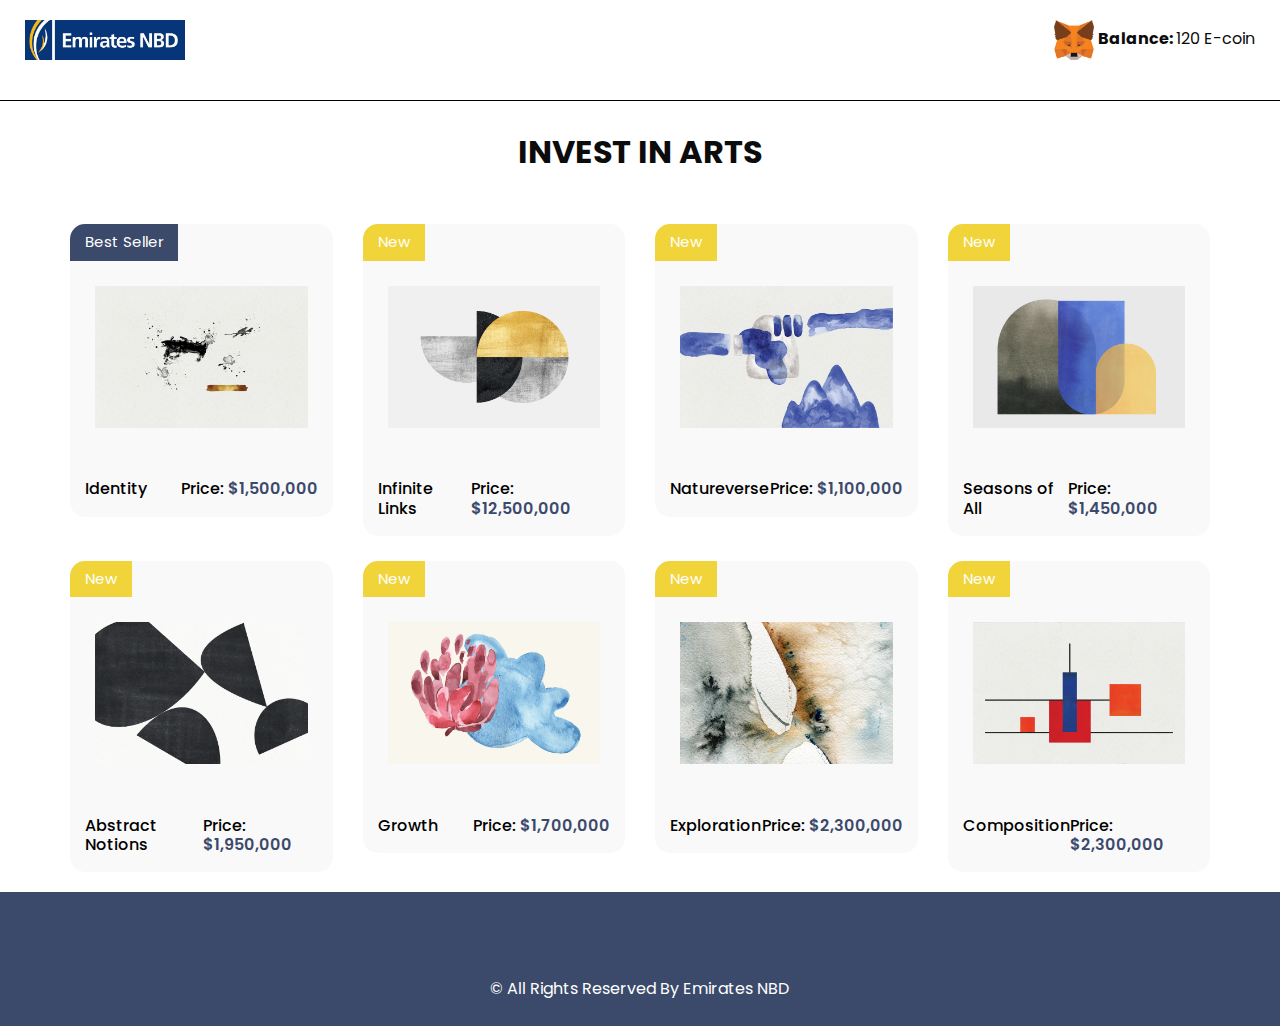
==== index.html @ 75479ef1 "adjust image src 2" ====
<!DOCTYPE html>
<html lang="en">

<head>
  <!-- Basic -->
  <meta charset="utf-8" />
  <meta http-equiv="X-UA-Compatible" content="IE=edge" />
  <!-- Mobile Metas -->
  <meta name="viewport" content="width=device-width, initial-scale=1, shrink-to-fit=no" />
  <!-- Site Metas -->
  <meta name="keywords" content="" />
  <meta name="description" content="" />
  <meta name="author" content="" />
  <link rel="shortcut icon" href="images/favicon.jpeg" type="image/x-icon"/>

  <title>Emirates NBD WEB 3 World</title>


  <!-- bootstrap core css -->
  <link rel="stylesheet" type="text/css" href="css/bootstrap.css" />
  <!--owl slider stylesheet -->
  <link rel="stylesheet" type="text/css" href="https://cdnjs.cloudflare.com/ajax/libs/OwlCarousel2/2.3.4/assets/owl.carousel.min.css" />

  <!-- font awesome style -->
  <link href="css/font-awesome.min.css" rel="stylesheet" />

  <!-- Custom styles for this template -->
  <link href="css/style.css" rel="stylesheet" />
  <!-- responsive style -->
  <link href="css/responsive.css" rel="stylesheet" />

</head>

<body>

    <!-- header section strats -->
    <header class="header_section">
      <div class="container-fluid">
        <nav class="navbar custom_nav-container ">
          <a class="navbar-brand" href="index.html">
            <img width="160" height="40" src="images/emiratesnbdlogo.jpg" alt="">
          </a>
          <span class="metamask">

              <img width="40" height="40" src="images/metamask.png" >
              <span><b>Balance: </b>120 E-coin</span>
            </span>

        </nav>
      </div>
    </header>
  <div class="divider"></div>

    <!-- end slider section -->
  </div>

  <!-- shop section -->

  <section class="shop_section layout_padding">
    <div class="container">
      <div class="heading_container heading_center">
        <h2>
            INVEST IN ARTS
        </h2>
      </div>
      <div class="row">
        <div class="col-sm-6 col-xl-3">
          <div class="box">
            <a href="w1.html">
              <div class="img-box">
                <img src="images/001.jpg" alt="">
              </div>
              <div class="detail-box">
                <h6>
                  Identity
                </h6>
                <h6>
                  Price:
                  <span>
                    $1,500,000
                  </span>
                </h6>
              </div>
              <div class="featured">
                <span>
                  Best Seller
                </span>
              </div>
            </a>
          </div>
        </div>
        <div class="col-sm-6 col-xl-3">
          <div class="box">
            <a href="">
              <div class="img-box">
                <img src="images/002.jpg" alt="">
              </div>
              <div class="detail-box">
                <h6>
                  Infinite Links
                </h6>
                <h6>
                  Price:
                  <span>
                    $12,500,000
                  </span>
                </h6>
              </div>
              <div class="new">
                <span>
                  New
                </span>
              </div>
            </a>
          </div>
        </div>
        <div class="col-sm-6 col-xl-3">
          <div class="box">
            <a href="">
              <div class="img-box">
                <img src="images/003.jpg" alt="">
              </div>
              <div class="detail-box">
                <h6>
                  Natureverse
                </h6>
                <h6>
                  Price:
                  <span>
                    $1,100,000
                  </span>
                </h6>
              </div>
              <div class="new">
                <span>
                  New
                </span>
              </div>
            </a>
          </div>
        </div>
        <div class="col-sm-6 col-xl-3">
          <div class="box">
            <a href="">
              <div class="img-box">
                <img src="images/004.jpg" alt="">
              </div>
              <div class="detail-box">
                <h6>
                  Seasons of All 
                </h6>
                <h6>
                  Price:
                  <span>
                    $1,450,000
                  </span>
                </h6>
              </div>
              <div class="new">
                <span>
                  New
                </span>
              </div>
            </a>
          </div>
        </div>
        <div class="col-sm-6 col-xl-3">
          <div class="box">
            <a href="">
              <div class="img-box">
                <img src="images/005.jpg" alt="">
              </div>
              <div class="detail-box">
                <h6>
                  Abstract Notions
                </h6>
                <h6>
                  Price:
                  <span>
                    $1,950,000
                  </span>
                </h6>
              </div>
              <div class="new">
                <span>
                  New
                </span>
              </div>
            </a>
          </div>
        </div>
        <div class="col-sm-6  col-xl-3">
          <div class="box">
            <a href="">
              <div class="img-box">
                <img src="images/006.jpg" alt="">
              </div>
              <div class="detail-box">
                <h6>
                  Growth
                </h6>
                <h6>
                  Price:
                  <span>
                    $1,700,000
                  </span>
                </h6>
              </div>
              <div class="new">
                <span>
                  New
                </span>
              </div>
            </a>
          </div>
        </div>
        <div class="col-sm-6 col-xl-3">
          <div class="box">
            <a href="">
              <div class="img-box">
                <img src="images/007.jpg" alt="">
              </div>
              <div class="detail-box">
                <h6>
                  Exploration
                </h6>
                <h6>
                  Price:
                  <span>
                    $2,300,000
                  </span>
                </h6>
              </div>
              <div class="new">
                <span>
                  New
                </span>
              </div>
            </a>
          </div>
        </div>

        <div class="col-sm-6 col-xl-3">
          <div class="box">
            <a href="">
              <div class="img-box">
                <img src="images/008.jpg" alt="">
              </div>
              <div class="detail-box">
                <h6>
                  Composition
                </h6>
                <h6>
                  Price:
                  <span>
                    $2,300,000
                  </span>
                </h6>
              </div>
              <div class="new">
                <span>
                  New
                </span>
              </div>
            </a>
          </div>
        </div>
      </div>
    </div>
  </section>


  <!-- end contact section -->

  <!-- end client section -->
  <footer class="footer_section">
    <div class="footer-info">
      <p>
        &copy; <span id="displayYear"></span> All Rights Reserved By
        <a href="https://html.design/">Emirates NBD</a>
      </p>
    </div>
</footer>
  <!-- footer section -->


</body>

</html>
---- css/style.css ----
@import url("https://fonts.googleapis.com/css2?family=Poppins:wght@400;600;700&display=swap");
body {
  font-family: "Poppins", sans-serif;
  color: #0c0c0c;
  background-color: #ffffff;
  overflow-x: hidden;
}

.layout_padding {
  padding: 20px 0;
}

.layout_margin {
  margin: 90px 0;
}

.layout_padding2 {
  padding: 75px 0;
}

.layout_padding2-top {
  padding-top: 75px;
}

.layout_padding2-bottom {
  padding-bottom: 75px;
}

.layout_padding-top {
  padding-top: 90px;
}

.layout_padding-bottom {
  padding-bottom: 90px;
}

.heading_container {
  display: -webkit-box;
  display: -ms-flexbox;
  display: flex;
  -webkit-box-orient: vertical;
  -webkit-box-direction: normal;
  -ms-flex-direction: column;
  flex-direction: column;
  -webkit-box-align: start;
  -ms-flex-align: start;
  align-items: flex-start;
}

.heading_container h2 {
  position: relative;
  font-weight: bold;
}

.heading_container h2 span {
  color: #f0d43a;
}

.heading_container.heading_center {
  -webkit-box-align: center;
  -ms-flex-align: center;
  align-items: center;
  text-align: center;
}

a,
a:hover,
a:focus {
  text-decoration: none;
}

a:hover,
a:focus {
  color: initial;
}

.btn,
.btn:focus {
  outline: none !important;
  -webkit-box-shadow: none;
  box-shadow: none;
}

/*header section*/
.hero_area {
  position: relative;
  min-height: 100vh;
  display: -webkit-box;
  display: -ms-flexbox;
  display: flex;
  -webkit-box-orient: vertical;
  -webkit-box-direction: normal;
  -ms-flex-direction: column;
  flex-direction: column;
  padding-left: 45px;
}

.hero_area .hero_social {
  position: absolute;
  top: 45%;
  left: 0;
  display: -webkit-box;
  display: -ms-flexbox;
  display: flex;
  -webkit-box-orient: vertical;
  -webkit-box-direction: normal;
  -ms-flex-direction: column;
  flex-direction: column;
  -webkit-box-align: center;
  -ms-flex-align: center;
  align-items: center;
  width: 45px;
  -webkit-transform: translateY(-50%);
  transform: translateY(-50%);
}

.hero_area .hero_social a {
  color: #999;
  margin: 5px 0;
}

.hero_area .container-fluid {
  padding-left: 25px;
  padding-right: 25px;
}

.sub_page .hero_area {
  min-height: auto;
  border-radius: 0 0 45px 0;
  padding-left: 0;
}

.sub_page .header_section {
  -webkit-box-shadow: 0 0 3px 0 rgba(0, 0, 0, 0.25);
  box-shadow: 0 0 3px 0 rgba(0, 0, 0, 0.25);
}

.header_section {
  padding: 15px 0;
}

.header_section .container-fluid {
  padding-right: 25px;
  padding-left: 25px;
}

.navbar-brand span {
  font-weight: bold;
  color: #000000;
  font-size: 24px;
}

.custom_nav-container {
  padding: 0;
}

.custom_nav-container .navbar-nav {
  margin: auto;
}

.custom_nav-container .navbar-nav .nav-item .nav-link {
  padding: 5px 25px;
  color: #000000;
  text-align: center;
  text-transform: uppercase;
  border-radius: 5px;
  -webkit-transition: all 0.3s;
  transition: all 0.3s;
}

.custom_nav-container .navbar-nav .nav-item:hover .nav-link,
.custom_nav-container .navbar-nav .nav-item.active .nav-link {
  color: #000000;
  background-color: #ffffff;
}

.custom_nav-container .navbar-toggler {
  outline: none;
}

.custom_nav-container .navbar-toggler {
  padding: 0;
  width: 37px;
  height: 42px;
  -webkit-transition: all 0.3s;
  transition: all 0.3s;
}

.custom_nav-container .navbar-toggler span {
  display: block;
  width: 35px;
  height: 4px;
  background-color: #000000;
  margin: 7px 0;
  -webkit-transition: all 0.3s;
  transition: all 0.3s;
  position: relative;
  border-radius: 5px;
  transition: all 0.3s;
}

.custom_nav-container .navbar-toggler span::before,
.custom_nav-container .navbar-toggler span::after {
  content: "";
  position: absolute;
  left: 0;
  height: 100%;
  width: 100%;
  background-color: #000000;
  top: -10px;
  border-radius: 5px;
  -webkit-transition: all 0.3s;
  transition: all 0.3s;
}

.custom_nav-container .navbar-toggler span::after {
  top: 10px;
}

.custom_nav-container .navbar-toggler[aria-expanded="true"] {
  -webkit-transform: rotate(360deg);
  transform: rotate(360deg);
}

.custom_nav-container .navbar-toggler[aria-expanded="true"] span {
  -webkit-transform: rotate(45deg);
  transform: rotate(45deg);
}

.custom_nav-container .navbar-toggler[aria-expanded="true"] span::before,
.custom_nav-container .navbar-toggler[aria-expanded="true"] span::after {
  -webkit-transform: rotate(90deg);
  transform: rotate(90deg);
  top: 0;
}

.custom_nav-container .navbar-toggler[aria-expanded="true"] .s-1 {
  -webkit-transform: rotate(45deg);
  transform: rotate(45deg);
  margin: 0;
  margin-bottom: -4px;
}

.custom_nav-container .navbar-toggler[aria-expanded="true"] .s-2 {
  display: none;
}

.custom_nav-container .navbar-toggler[aria-expanded="true"] .s-3 {
  -webkit-transform: rotate(-45deg);
  transform: rotate(-45deg);
  margin: 0;
  margin-top: -4px;
}

.custom_nav-container .navbar-toggler[aria-expanded="false"] .s-1,
.custom_nav-container .navbar-toggler[aria-expanded="false"] .s-2,
.custom_nav-container .navbar-toggler[aria-expanded="false"] .s-3 {
  -webkit-transform: none;
  transform: none;
}

.user_option-box {
  display: -webkit-box;
  display: -ms-flexbox;
  display: flex;
  -webkit-box-align: center;
  -ms-flex-align: center;
  align-items: center;
}

.user_option-box a {
  color: #000000;
  text-transform: uppercase;
  margin-left: 15px;
  font-size: 17px;
}

.user_option-box a:hover {
  color: #3b4a6b;
}

/*end header section*/
/* slider section */
.slider_section {
  -webkit-box-flex: 1;
  -ms-flex: 1;
  flex: 1;
  display: -webkit-box;
  display: -ms-flexbox;
  display: flex;
  -webkit-box-align: center;
  -ms-flex-align: center;
  align-items: center;
  padding: 45px 0;
  background-color: #f0d43a;
  border-radius: 0 0 0 250px;
  background: #3b4a6b;
}

.slider_section .row {
  -webkit-box-align: center;
  -ms-flex-align: center;
  align-items: center;
}

.slider_section #customCarousel1 {
  width: 100%;
  position: unset;
}

.slider_section .detail-box {
  color: #ffffff;
}

.slider_section .detail-box h1 {
  font-weight: bold;
  margin-bottom: 20px;
}

.slider_section .detail-box .btn-box {
  display: -webkit-box;
  display: -ms-flexbox;
  display: flex;
  margin: 0 -5px;
  margin-top: 15px;
}

.slider_section .detail-box .btn-box a {
  margin: 5px;
  text-align: center;
  width: 185px;
}

.slider_section .detail-box .btn-box .btn1 {
  display: inline-block;
  padding: 12px 15px;
  background-color: #e6c511;
  color: #ffffff;
  border-radius: 5px;
  -webkit-transition: all 0.3s;
  transition: all 0.3s;
  border: 1px solid #e6c511;
}

.slider_section .detail-box .btn-box .btn1:hover {
  color: #ffffff;
  -webkit-transform: translateY(-3px);
  transform: translateY(-3px);
}

.slider_section .img-box img {
  width: 100%;
}

.slider_section .carousel-indicators {
  position: unset;
  margin: 0;
  -webkit-box-pack: center;
  -ms-flex-pack: center;
  justify-content: center;
  -webkit-box-align: center;
  -ms-flex-align: center;
  align-items: center;
  margin-top: 45px;
}

.slider_section .carousel-indicators li {
  background-color: #ffffff;
  width: 15px;
  height: 15px;
  border-radius: 100%;
  opacity: 1;
}

.slider_section .carousel-indicators li.active {
  width: 23px;
  height: 23px;
  background-color: #f0d43a;
}

.shop_section .heading_container {
  margin-bottom: 20px;
}

.shop_section .box {
  background-color: #faf9fa;
  position: relative;
  padding: 10px 15px;
  margin-top: 25px;
  border-radius: 15px;
  overflow: hidden;
}

.shop_section .box a {
  color: #000000;
}

.shop_section .box .img-box {
  display: -webkit-box;
  display: -ms-flexbox;
  display: flex;
  -webkit-box-pack: center;
  -ms-flex-pack: center;
  justify-content: center;
  -webkit-box-align: center;
  -ms-flex-align: center;
  align-items: center;
  padding: 15px 10px;
  height: 245px;
}

.shop_section .box .img-box img {
  max-width: 100%;
  max-height: 175px;
}

.shop_section .box .detail-box {
  display: -webkit-box;
  display: -ms-flexbox;
  display: flex;
  -webkit-box-pack: justify;
  -ms-flex-pack: justify;
  justify-content: space-between;
}

.shop_section .box .detail-box h6 span {
  color: #3b4a6b;
  font-weight: 600;
}

.shop_section .box .new {
  padding: 7px 15px;
  position: absolute;
  top: 0;
  left: 0;
  background-color: #f0d43a;
  color: #ffffff;
  display: -webkit-box;
  display: -ms-flexbox;
  display: flex;
  -webkit-box-pack: center;
  -ms-flex-pack: center;
  justify-content: center;
  -webkit-box-align: center;
  -ms-flex-align: center;
  align-items: center;
  font-size: 15px;
}

.shop_section .btn-box {
  display: -webkit-box;
  display: -ms-flexbox;
  display: flex;
  -webkit-box-pack: center;
  -ms-flex-pack: center;
  justify-content: center;
  margin-top: 45px;
}

.shop_section .btn-box a {
  display: inline-block;
  padding: 10px 50px;
  background-color: #f0d43a;
  color: #ffffff;
  border-radius: 5px;
  -webkit-transition: all 0.3s;
  transition: all 0.3s;
  border: 1px solid #f0d43a;
}

.shop_section .btn-box a:hover {
  color: #ffffff;
  -webkit-transform: translateY(-3px);
  transform: translateY(-3px);
}

.about_section {
  background-color: #3b4a6b;
  color: #ffffff;
}

.about_section .row {
  -webkit-box-align: center;
  -ms-flex-align: center;
  align-items: center;
}

.about_section .img-box {
  position: relative;
  display: -webkit-box;
  display: -ms-flexbox;
  display: flex;
  -webkit-box-pack: center;
  -ms-flex-pack: center;
  justify-content: center;
}

.about_section .img-box img {
  width: 100%;
  max-width: 375px;
}

.about_section .detail-box p {
  margin-top: 15px;
}

.about_section .detail-box a {
  display: inline-block;
  padding: 10px 45px;
  background-color: #f0d43a;
  color: #ffffff;
  border-radius: 5px;
  -webkit-transition: all 0.3s;
  transition: all 0.3s;
  border: 1px solid #f0d43a;
  margin-top: 15px;
}

.about_section .detail-box a:hover {
  color: #ffffff;
  -webkit-transform: translateY(-3px);
  transform: translateY(-3px);
}

.feature_section {
  text-align: center;
}

.feature_section .heading_container {
  -webkit-box-align: center;
  -ms-flex-align: center;
  align-items: center;
}

.feature_section .box {
  margin-top: 45px;
  padding: 15px;
  border-radius: 10px;
  -webkit-box-shadow: 5px 5px 5px 0 rgba(0, 0, 0, 0.25),
    -2px -2px 3px 0 rgba(0, 0, 0, 0.05);
  box-shadow: 5px 5px 5px 0 rgba(0, 0, 0, 0.25),
    -2px -2px 3px 0 rgba(0, 0, 0, 0.05);
  position: relative;
  overflow: hidden;
  -webkit-transition: all 0.2s;
  transition: all 0.2s;
}

.feature_section .box .img-box {
  display: -webkit-box;
  display: -ms-flexbox;
  display: flex;
  -webkit-box-pack: center;
  -ms-flex-pack: center;
  justify-content: center;
  -webkit-box-align: center;
  -ms-flex-align: center;
  align-items: center;
  border-radius: 15px;
  -webkit-transition: all 0.2s;
  transition: all 0.2s;
  margin: 15px 0;
}

.feature_section .box .img-box img {
  width: 75px;
  -webkit-transition: all 0.2s;
  transition: all 0.2s;
}

.feature_section .box .detail-box {
  margin-top: 15px;
}

.feature_section .box .detail-box h5 {
  font-weight: bold;
  position: relative;
}

.feature_section .box .detail-box a {
  color: inherit;
}

.feature_section .box:hover {
  background-color: #3b4a6b;
  color: #ffffff;
}

.feature_section .box:hover img {
  -webkit-filter: invert(1);
  filter: invert(1);
}

.feature_section .btn-box {
  display: -webkit-box;
  display: -ms-flexbox;
  display: flex;
  -webkit-box-pack: center;
  -ms-flex-pack: center;
  justify-content: center;
  margin-top: 45px;
}

.feature_section .btn-box a {
  display: inline-block;
  padding: 10px 45px;
  background-color: #f0d43a;
  color: #ffffff;
  border-radius: 5px;
  -webkit-transition: all 0.3s;
  transition: all 0.3s;
  border: 1px solid #f0d43a;
}

.feature_section .btn-box a:hover {
  color: #ffffff;
  -webkit-transform: translateY(-3px);
  transform: translateY(-3px);
}

.contact_section {
  position: relative;
}

.contact_section .row {
  -webkit-box-align: center;
  -ms-flex-align: center;
  align-items: center;
}

.contact_section form {
  margin-top: 45px;
}

.contact_section input {
  width: 100%;
  border: none;
  height: 50px;
  margin-bottom: 25px;
  padding-left: 15px;
  background-color: transparent;
  outline: none;
  color: #000000;
  border: 1px solid #a5a5a5;
}

.contact_section input::-webkit-input-placeholder {
  color: #1c1b1b;
}

.contact_section input:-ms-input-placeholder {
  color: #1c1b1b;
}

.contact_section input::-ms-input-placeholder {
  color: #1c1b1b;
}

.contact_section input::placeholder {
  color: #1c1b1b;
}

.contact_section input.message-box {
  height: 120px;
}

.contact_section button {
  font-family: "Poppins", sans-serif;
  display: inline-block;
  padding: 10px 65px;
  background-color: #f0d43a;
  color: #ffffff;
  border-radius: 3px;
  -webkit-transition: all 0.3s;
  transition: all 0.3s;
  border: 1px solid #f0d43a;
  color: #fff;
  margin-top: 10px;
}

.contact_section button:hover {
  color: #ffffff;
  -webkit-transform: translateY(-3px);
  transform: translateY(-3px);
}

.contact_section .img-box img {
  width: 100%;
}

.client_section .box {
  display: -webkit-box;
  display: -ms-flexbox;
  display: flex;
  -webkit-box-orient: vertical;
  -webkit-box-direction: normal;
  -ms-flex-direction: column;
  flex-direction: column;
  -webkit-box-align: center;
  -ms-flex-align: center;
  align-items: center;
  margin: 45px 0;
  text-align: center;
  background-color: #3b4a6b;
  color: #ffffff;
  border-radius: 15px;
  padding: 25px;
}

.client_section .box .img-box {
  width: 125px;
  height: 125px;
  min-width: 125px;
  position: relative;
  border: 2px dashed #f0d43a;
  border-radius: 100%;
  padding: 5px;
  margin-bottom: 15px;
}

.client_section .box .img-box img {
  width: 100%;
  border-radius: 100%;
}

.client_section .box .client_info .client_name h5 {
  font-weight: bold;
  margin-bottom: 0;
  text-transform: uppercase;
}

.client_section .box .client_info .client_name h6 {
  color: #f0d43a;
  font-weight: normal;
  font-size: 15px;
  text-transform: uppercase;
}

.client_section .box .client_info i {
  font-size: 24px;
}

.client_section .box p {
  margin-top: 15px;
}

.client_section .owl-carousel .owl-nav {
  display: -webkit-box;
  display: -ms-flexbox;
  display: flex;
  -webkit-box-pack: center;
  -ms-flex-pack: center;
  justify-content: center;
  margin-top: 45px;
  padding: 0 15px;
}

.footer_section {
  background-color: #3b4a6b;
  color: #ffffff;
  padding-top: 60px;
}

.footer_section h4 {
  font-weight: 600;
  margin-bottom: 20px;
}

.footer_section .footer-col {
  margin-bottom: 30px;
}

.footer_section .footer_contact .contact_link_box {
  display: -webkit-box;
  display: -ms-flexbox;
  display: flex;
  -webkit-box-orient: vertical;
  -webkit-box-direction: normal;
  -ms-flex-direction: column;
  flex-direction: column;
}

.footer_section .footer_contact .contact_link_box a {
  margin: 5px 0;
  color: #ffffff;
}

.footer_section .footer_contact .contact_link_box a i {
  margin-right: 5px;
}

.footer_section .footer_contact .contact_link_box a:hover {
  color: #f0d43a;
}

.footer_section .footer_social {
  display: -webkit-box;
  display: -ms-flexbox;
  display: flex;
  margin-top: 20px;
  margin-bottom: 10px;
}

.footer_section .footer_social a {
  display: -webkit-box;
  display: -ms-flexbox;
  display: flex;
  -webkit-box-pack: center;
  -ms-flex-pack: center;
  justify-content: center;
  -webkit-box-align: center;
  -ms-flex-align: center;
  align-items: center;
  color: #3b4a6b;
  width: 30px;
  height: 30px;
  border-radius: 100%;
  background-color: #ffffff;
  border-radius: 100%;
  margin-right: 5px;
  font-size: 18px;
}

.footer_section .footer_social a:hover {
  color: #f0d43a;
}

.footer_section form input {
  border: none;
  padding: 10px;
  background-color: #4d618c;
  width: 100%;
  height: 45px;
  color: #ffffff;
  outline: none;
}

.footer_section form input::-webkit-input-placeholder {
  color: #ffffff;
}

.footer_section form input:-ms-input-placeholder {
  color: #ffffff;
}

.footer_section form input::-ms-input-placeholder {
  color: #ffffff;
}

.footer_section form input::placeholder {
  color: #ffffff;
}

.footer_section form button {
  width: 100%;
  text-align: center;
  display: inline-block;
  padding: 10px 55px;
  background-color: #f0d43a;
  color: #ffffff;
  border-radius: 5px;
  -webkit-transition: all 0.3s;
  transition: all 0.3s;
  border: 1px solid #f0d43a;
  margin-top: 15px;
}

.footer_section form button:hover {
  color: #ffffff;
  -webkit-transform: translateY(-3px);
  transform: translateY(-3px);
}

.footer_section .map_container {
  width: 100%;
  height: 225px;
  overflow: hidden;
  display: -webkit-box;
  display: -ms-flexbox;
  display: flex;
  -webkit-box-align: stretch;
  -ms-flex-align: stretch;
  align-items: stretch;
}

.footer_section .map_container .map {
  height: 100%;
  -webkit-box-flex: 1;
  -ms-flex: 1;
  flex: 1;
}

.footer_section .map_container .map #googleMap {
  height: 100%;
}

.footer_section .footer-info {
  text-align: center;
}

.footer_section .footer-info p {
  padding: 25px 0;
  margin: 0;
}

.footer_section .footer-info p a {
  color: inherit;
}
/*# sourceMappingURL=style.css.map */

.featured {
  padding: 7px 15px;
  position: absolute;
  top: 0;
  left: 0;
  background-color: #3b4a6b;
  color: #ffffff;
  display: -webkit-box;
  display: -ms-flexbox;
  display: flex;
  -webkit-box-pack: center;
  -ms-flex-pack: center;
  justify-content: center;
  -webkit-box-align: center;
  -ms-flex-align: center;
  align-items: center;
  font-size: 15px;
}

.divider {
  border-top: 0.5px solid black;
  margin-bottom: 12px;
  margin-top: 20px;
}
---- css/responsive.css ----
@media (max-width: 1300px) {
  .footer_container {
    border-radius: 250px 0 0 0;
  }
}

@media (max-width: 1120px) {}

@media (max-width: 992px) {
  .hero_area {
    height: auto;
  }

  .user_option-box{
    justify-content: center;
  }
  .user_option-box a {
    margin: 0 7px;
}
  .custom_nav-container .navbar-nav {
    margin: 0;
    margin-left: auto;
    align-items: center;
  }

  .custom_nav-container .navbar-nav {
    padding-top: 15px;
  }


  .custom_nav-container .navbar-nav .nav-item .nav-link {
    padding: 5px 25px;
    margin: 5px 0;
  }

  .slider_section {
    padding: 75px 0;
  }

}

@media (max-width: 768px) {
  .hero_area {
    border-radius: 0 0 250px 0;
  }

  .slider_section .detail-box {
    margin-bottom: 45px;
  }


  .about_section .img-box,
  .contact_section .form_container {
    margin-bottom: 45px;
  }

}

@media (max-width: 576px) {
  .hero_area {
    padding-left: 0;
  }

  .hero_area .hero_social {
    top: unset;
    bottom: -15px;
    transform: none;
  }
}

@media (max-width: 480px) {}

@media (max-width: 420px) {}

@media (max-width: 376px) {}

@media (min-width: 1200px) {
  .container {
    max-width: 1170px;
  }
}
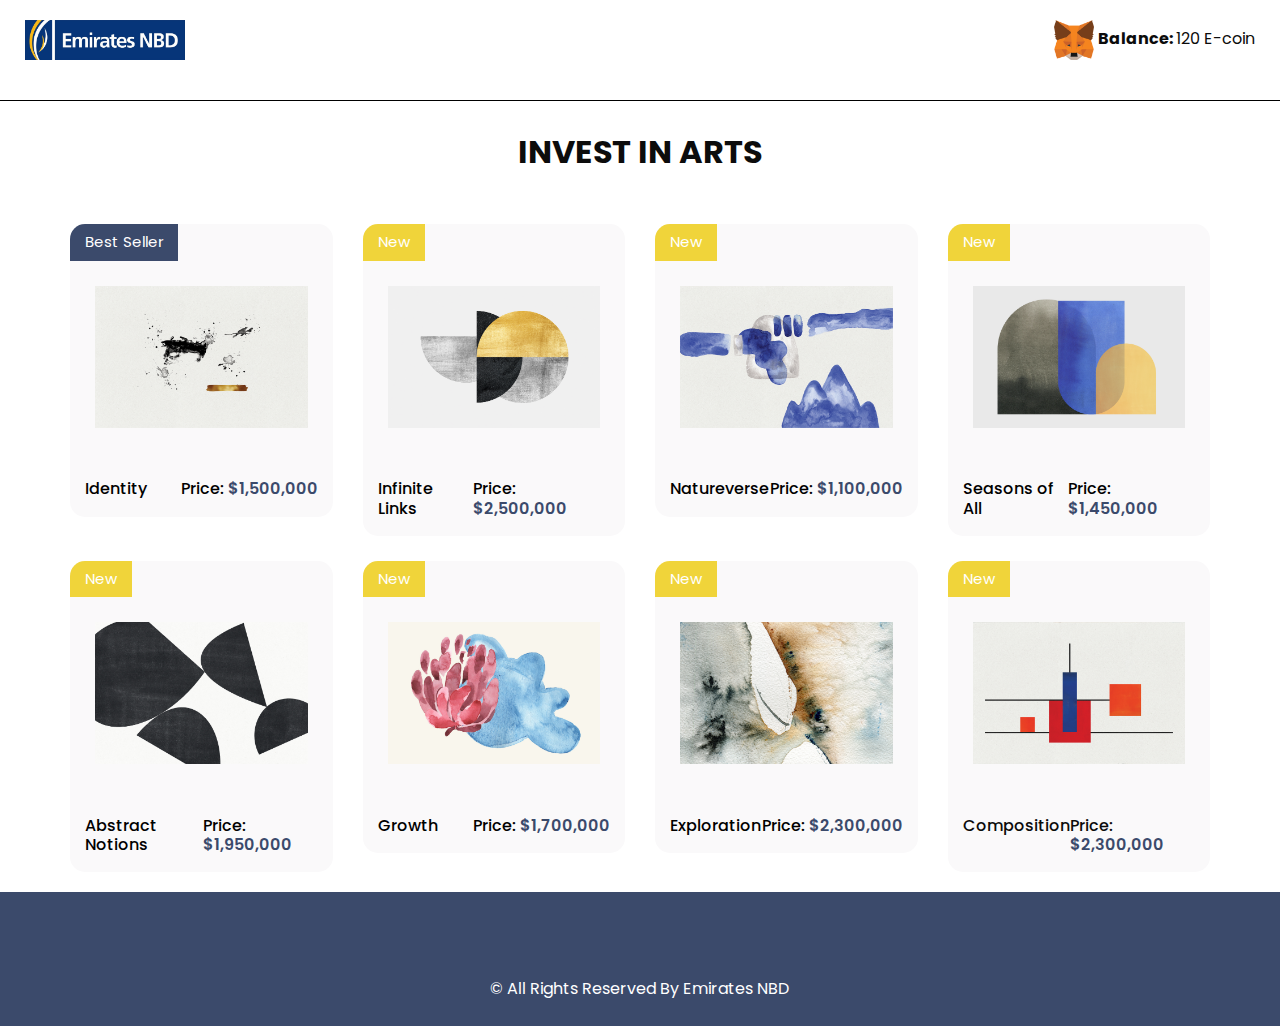
==== commit 4e7fa378: "add all arts details" ====
--- a/index.html
+++ b/index.html
@@ -91,7 +91,7 @@
         </div>
         <div class="col-sm-6 col-xl-3">
           <div class="box">
-            <a href="">
+            <a href="w2.html">
               <div class="img-box">
                 <img src="images/002.jpg" alt="">
               </div>
@@ -102,21 +102,21 @@
                 <h6>
                   Price:
                   <span>
-                    $12,500,000
-                  </span>
-                </h6>
-              </div>
-              <div class="new">
-                <span>
-                  New
-                </span>
-              </div>
-            </a>
-          </div>
-        </div>
-        <div class="col-sm-6 col-xl-3">
-          <div class="box">
-            <a href="">
+                    $2,500,000
+                  </span>
+                </h6>
+              </div>
+              <div class="new">
+                <span>
+                  New
+                </span>
+              </div>
+            </a>
+          </div>
+        </div>
+        <div class="col-sm-6 col-xl-3">
+          <div class="box">
+            <a href="w3.html">
               <div class="img-box">
                 <img src="images/003.jpg" alt="">
               </div>
@@ -141,7 +141,7 @@
         </div>
         <div class="col-sm-6 col-xl-3">
           <div class="box">
-            <a href="">
+            <a href="w4.html">
               <div class="img-box">
                 <img src="images/004.jpg" alt="">
               </div>
@@ -166,7 +166,7 @@
         </div>
         <div class="col-sm-6 col-xl-3">
           <div class="box">
-            <a href="">
+            <a href="w5.html">
               <div class="img-box">
                 <img src="images/005.jpg" alt="">
               </div>
@@ -191,7 +191,7 @@
         </div>
         <div class="col-sm-6  col-xl-3">
           <div class="box">
-            <a href="">
+            <a href="w6.html">
               <div class="img-box">
                 <img src="images/006.jpg" alt="">
               </div>
@@ -216,7 +216,7 @@
         </div>
         <div class="col-sm-6 col-xl-3">
           <div class="box">
-            <a href="">
+            <a href="w7.html">
               <div class="img-box">
                 <img src="images/007.jpg" alt="">
               </div>
@@ -242,7 +242,7 @@
 
         <div class="col-sm-6 col-xl-3">
           <div class="box">
-            <a href="">
+            <a href="w8.html"></a>
               <div class="img-box">
                 <img src="images/008.jpg" alt="">
               </div>
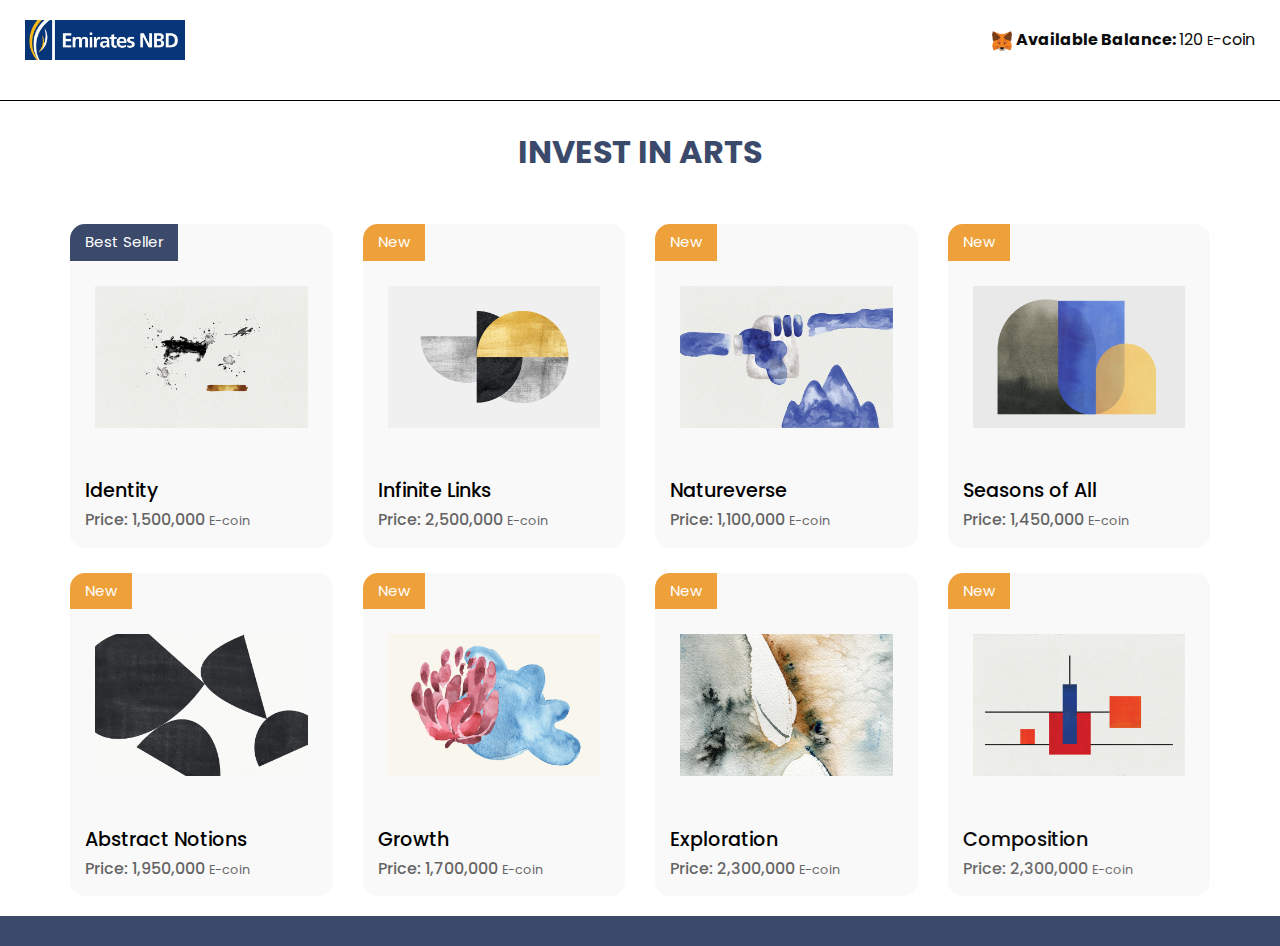
==== commit d27a7b62: "refactor congrats page" ====
--- a/index.html
+++ b/index.html
@@ -13,7 +13,7 @@
   <meta name="author" content="" />
   <link rel="shortcut icon" href="images/favicon.jpeg" type="image/x-icon"/>
 
-  <title>Emirates NBD WEB 3 World</title>
+  <title>Emirates NBD</title>
 
 
   <!-- bootstrap core css -->
@@ -42,8 +42,8 @@
           </a>
           <span class="metamask">
 
-              <img width="40" height="40" src="images/metamask.png" >
-              <span><b>Balance: </b>120 E-coin</span>
+              <img width="20" height="20" src="images/metamask.png" >
+              <span><b>Available Balance: </b>120 <small>E</small>-coin</span>
             </span>
 
         </nav>
@@ -59,7 +59,7 @@
   <section class="shop_section layout_padding">
     <div class="container">
       <div class="heading_container heading_center">
-        <h2>
+        <h2 style="color: #3b4a6b;">
             INVEST IN ARTS
         </h2>
       </div>
@@ -70,14 +70,14 @@
               <div class="img-box">
                 <img src="images/001.jpg" alt="">
               </div>
-              <div class="detail-box">
-                <h6>
+              <div>
+                <h6 class="art-name">
                   Identity
                 </h6>
-                <h6>
-                  Price:
-                  <span>
-                    $1,500,000
+                <h6 class="price">
+                  Price:
+                  <span>
+                     1,500,000 <small>E-coin</small>
                   </span>
                 </h6>
               </div>
@@ -95,14 +95,14 @@
               <div class="img-box">
                 <img src="images/002.jpg" alt="">
               </div>
-              <div class="detail-box">
-                <h6>
+              <div>
+                <h6 class="art-name">
                   Infinite Links
                 </h6>
-                <h6>
-                  Price:
-                  <span>
-                    $2,500,000
+                <h6 class="price">
+                  Price:
+                  <span>
+                     2,500,000 <small>E-coin</small>
                   </span>
                 </h6>
               </div>
@@ -120,14 +120,14 @@
               <div class="img-box">
                 <img src="images/003.jpg" alt="">
               </div>
-              <div class="detail-box">
-                <h6>
+              <div>
+                <h6 class="art-name">
                   Natureverse
                 </h6>
-                <h6>
-                  Price:
-                  <span>
-                    $1,100,000
+                <h6 class="price">
+                  Price:
+                  <span>
+                    1,100,000 <small>E-coin</small>
                   </span>
                 </h6>
               </div>
@@ -145,14 +145,14 @@
               <div class="img-box">
                 <img src="images/004.jpg" alt="">
               </div>
-              <div class="detail-box">
-                <h6>
+              <div>
+                <h6 class="art-name">
                   Seasons of All 
                 </h6>
-                <h6>
-                  Price:
-                  <span>
-                    $1,450,000
+                <h6 class="price">
+                  Price:
+                  <span>
+                     1,450,000 <small>E-coin</small>
                   </span>
                 </h6>
               </div>
@@ -170,14 +170,14 @@
               <div class="img-box">
                 <img src="images/005.jpg" alt="">
               </div>
-              <div class="detail-box">
-                <h6>
+              <div>
+                <h6 class="art-name">
                   Abstract Notions
                 </h6>
-                <h6>
-                  Price:
-                  <span>
-                    $1,950,000
+                <h6 class="price">
+                  Price:
+                  <span>
+                    1,950,000 <small>E-coin</small>
                   </span>
                 </h6>
               </div>
@@ -195,14 +195,14 @@
               <div class="img-box">
                 <img src="images/006.jpg" alt="">
               </div>
-              <div class="detail-box">
-                <h6>
+              <div >
+                <h6 class="art-name">
                   Growth
                 </h6>
-                <h6>
-                  Price:
-                  <span>
-                    $1,700,000
+                <h6 class="price">
+                  Price:
+                  <span>
+                     1,700,000 <small>E-coin</small>
                   </span>
                 </h6>
               </div>
@@ -220,14 +220,14 @@
               <div class="img-box">
                 <img src="images/007.jpg" alt="">
               </div>
-              <div class="detail-box">
-                <h6>
+              <div>
+                <h6 class="art-name">
                   Exploration
                 </h6>
-                <h6>
-                  Price:
-                  <span>
-                    $2,300,000
+                <h6 class="price">
+                  Price:
+                  <span>
+                    2,300,000 <small>E-coin</small> 
                   </span>
                 </h6>
               </div>
@@ -246,14 +246,14 @@
               <div class="img-box">
                 <img src="images/008.jpg" alt="">
               </div>
-              <div class="detail-box">
-                <h6>
+              <div>
+                <h6 class="art-name">
                   Composition
                 </h6>
-                <h6>
-                  Price:
-                  <span>
-                    $2,300,000
+                <h6 class="price">
+                  Price:
+                  <span>
+                    2,300,000 <small>E-coin</small> 
                   </span>
                 </h6>
               </div>
@@ -274,12 +274,9 @@
 
   <!-- end client section -->
   <footer class="footer_section">
-    <div class="footer-info">
       <p>
-        &copy; <span id="displayYear"></span> All Rights Reserved By
-        <a href="https://html.design/">Emirates NBD</a>
+               
       </p>
-    </div>
 </footer>
   <!-- footer section -->
 
--- a/css/style.css
+++ b/css/style.css
@@ -53,7 +53,7 @@
 }
 
 .heading_container h2 span {
-  color: #f0d43a;
+  color: rgb(238, 160, 58);
 }
 
 .heading_container.heading_center {
@@ -292,7 +292,7 @@
   -ms-flex-align: center;
   align-items: center;
   padding: 45px 0;
-  background-color: #f0d43a;
+  background-color: rgb(238, 160, 58);
   border-radius: 0 0 0 250px;
   background: #3b4a6b;
 }
@@ -375,7 +375,7 @@
 .slider_section .carousel-indicators li.active {
   width: 23px;
   height: 23px;
-  background-color: #f0d43a;
+  background-color: rgb(238, 160, 58);
 }
 
 .shop_section .heading_container {
@@ -433,7 +433,7 @@
   position: absolute;
   top: 0;
   left: 0;
-  background-color: #f0d43a;
+  background-color: rgb(238, 160, 58);
   color: #ffffff;
   display: -webkit-box;
   display: -ms-flexbox;
@@ -460,12 +460,12 @@
 .shop_section .btn-box a {
   display: inline-block;
   padding: 10px 50px;
-  background-color: #f0d43a;
+  background-color: rgb(238, 160, 58);
   color: #ffffff;
   border-radius: 5px;
   -webkit-transition: all 0.3s;
   transition: all 0.3s;
-  border: 1px solid #f0d43a;
+  border: 1px solid rgb(238, 160, 58);
 }
 
 .shop_section .btn-box a:hover {
@@ -507,12 +507,12 @@
 .about_section .detail-box a {
   display: inline-block;
   padding: 10px 45px;
-  background-color: #f0d43a;
+  background-color: rgb(238, 160, 58);
   color: #ffffff;
   border-radius: 5px;
   -webkit-transition: all 0.3s;
   transition: all 0.3s;
-  border: 1px solid #f0d43a;
+  border: 1px solid rgb(238, 160, 58);
   margin-top: 15px;
 }
 
@@ -604,12 +604,12 @@
 .feature_section .btn-box a {
   display: inline-block;
   padding: 10px 45px;
-  background-color: #f0d43a;
+  background-color: rgb(238, 160, 58);
   color: #ffffff;
   border-radius: 5px;
   -webkit-transition: all 0.3s;
   transition: all 0.3s;
-  border: 1px solid #f0d43a;
+  border: 1px solid rgb(238, 160, 58);
 }
 
 .feature_section .btn-box a:hover {
@@ -668,12 +668,12 @@
   font-family: "Poppins", sans-serif;
   display: inline-block;
   padding: 10px 65px;
-  background-color: #f0d43a;
+  background-color: rgb(238, 160, 58);
   color: #ffffff;
   border-radius: 3px;
   -webkit-transition: all 0.3s;
   transition: all 0.3s;
-  border: 1px solid #f0d43a;
+  border: 1px solid rgb(238, 160, 58);
   color: #fff;
   margin-top: 10px;
 }
@@ -712,7 +712,7 @@
   height: 125px;
   min-width: 125px;
   position: relative;
-  border: 2px dashed #f0d43a;
+  border: 2px dashed rgb(238, 160, 58);
   border-radius: 100%;
   padding: 5px;
   margin-bottom: 15px;
@@ -730,7 +730,7 @@
 }
 
 .client_section .box .client_info .client_name h6 {
-  color: #f0d43a;
+  color: rgb(238, 160, 58);
   font-weight: normal;
   font-size: 15px;
   text-transform: uppercase;
@@ -758,7 +758,8 @@
 .footer_section {
   background-color: #3b4a6b;
   color: #ffffff;
-  padding-top: 60px;
+  padding-top: 10px;
+  height: 30px;
 }
 
 .footer_section h4 {
@@ -767,7 +768,7 @@
 }
 
 .footer_section .footer-col {
-  margin-bottom: 30px;
+  margin-bottom: 0px;
 }
 
 .footer_section .footer_contact .contact_link_box {
@@ -781,7 +782,7 @@
 }
 
 .footer_section .footer_contact .contact_link_box a {
-  margin: 5px 0;
+  margin: 0px 0;
   color: #ffffff;
 }
 
@@ -790,7 +791,7 @@
 }
 
 .footer_section .footer_contact .contact_link_box a:hover {
-  color: #f0d43a;
+  color: rgb(238, 160, 58);
 }
 
 .footer_section .footer_social {
@@ -822,12 +823,12 @@
 }
 
 .footer_section .footer_social a:hover {
-  color: #f0d43a;
+  color: rgb(238, 160, 58);
 }
 
 .footer_section form input {
   border: none;
-  padding: 10px;
+  padding: 0px;
   background-color: #4d618c;
   width: 100%;
   height: 45px;
@@ -856,12 +857,12 @@
   text-align: center;
   display: inline-block;
   padding: 10px 55px;
-  background-color: #f0d43a;
+  background-color: rgb(238, 160, 58);
   color: #ffffff;
   border-radius: 5px;
   -webkit-transition: all 0.3s;
   transition: all 0.3s;
-  border: 1px solid #f0d43a;
+  border: 1px solid rgb(238, 160, 58);
   margin-top: 15px;
 }
 
@@ -899,7 +900,7 @@
 }
 
 .footer_section .footer-info p {
-  padding: 25px 0;
+  padding-bottom: 50px;
   margin: 0;
 }
 
@@ -932,3 +933,10 @@
   margin-bottom: 12px;
   margin-top: 20px;
 }
+.art-name {
+  margin-bottom: 8px;
+  font-size: larger;
+}
+.price {
+  opacity: 0.6;
+}
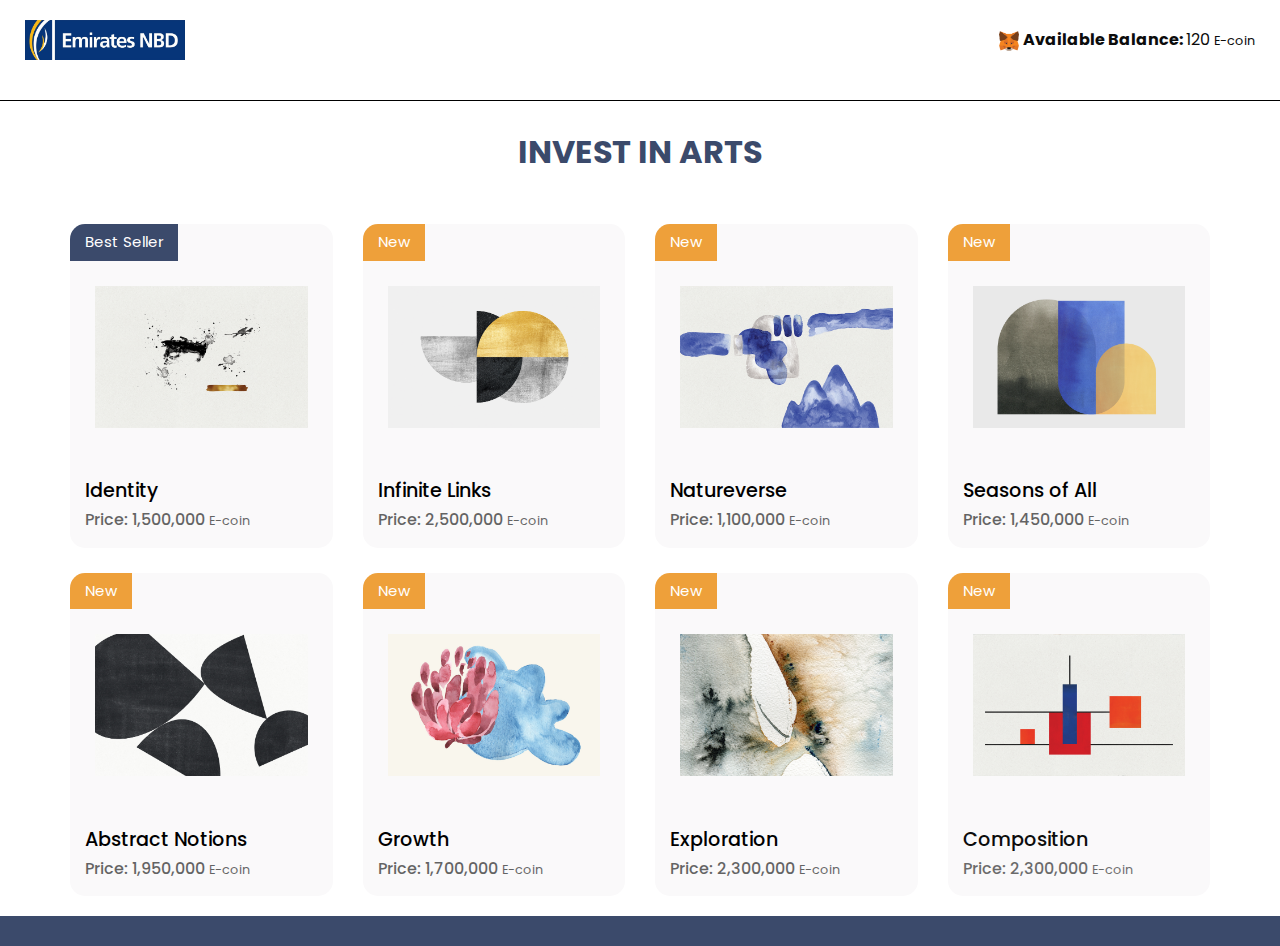
==== commit a742bb66: "fix navbar" ====
--- a/index.html
+++ b/index.html
@@ -43,7 +43,7 @@
           <span class="metamask">
 
               <img width="20" height="20" src="images/metamask.png" >
-              <span><b>Available Balance: </b>120 <small>E</small>-coin</span>
+              <span><b>Available Balance: </b>120 <small>E-coin</small></span>
             </span>
 
         </nav>
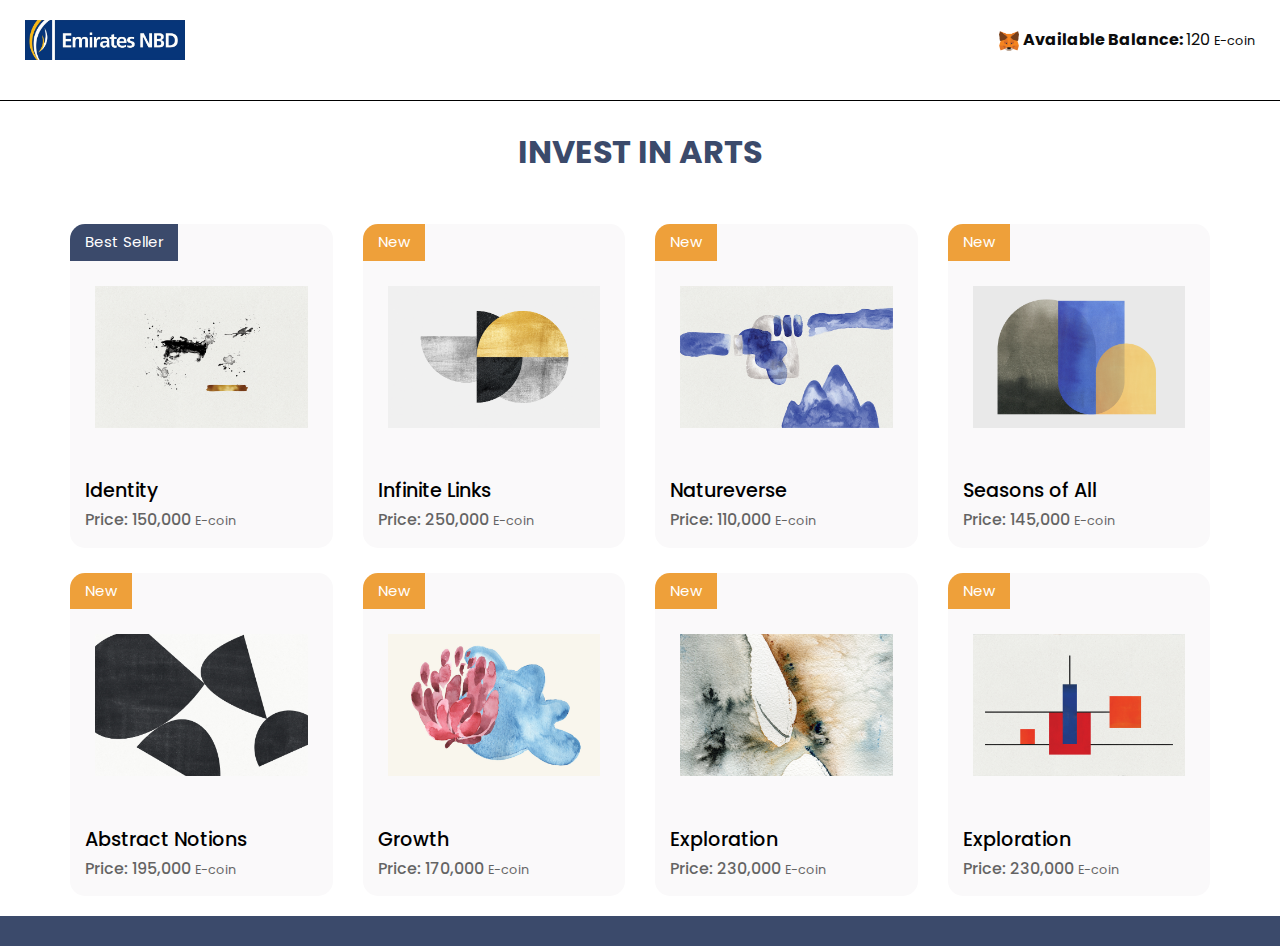
==== commit ed48ee1b: "adjust prices" ====
--- a/index.html
+++ b/index.html
@@ -77,7 +77,7 @@
                 <h6 class="price">
                   Price:
                   <span>
-                     1,500,000 <small>E-coin</small>
+                     150,000 <small>E-coin</small>
                   </span>
                 </h6>
               </div>
@@ -102,7 +102,7 @@
                 <h6 class="price">
                   Price:
                   <span>
-                     2,500,000 <small>E-coin</small>
+                     250,000 <small>E-coin</small>
                   </span>
                 </h6>
               </div>
@@ -127,7 +127,7 @@
                 <h6 class="price">
                   Price:
                   <span>
-                    1,100,000 <small>E-coin</small>
+                     110,000 <small>E-coin</small>
                   </span>
                 </h6>
               </div>
@@ -152,7 +152,7 @@
                 <h6 class="price">
                   Price:
                   <span>
-                     1,450,000 <small>E-coin</small>
+                     145,000 <small>E-coin</small>
                   </span>
                 </h6>
               </div>
@@ -177,7 +177,7 @@
                 <h6 class="price">
                   Price:
                   <span>
-                    1,950,000 <small>E-coin</small>
+                    195,000 <small>E-coin</small>
                   </span>
                 </h6>
               </div>
@@ -202,7 +202,7 @@
                 <h6 class="price">
                   Price:
                   <span>
-                     1,700,000 <small>E-coin</small>
+                     170,000 <small>E-coin</small>
                   </span>
                 </h6>
               </div>
@@ -227,33 +227,33 @@
                 <h6 class="price">
                   Price:
                   <span>
-                    2,300,000 <small>E-coin</small> 
-                  </span>
-                </h6>
-              </div>
-              <div class="new">
-                <span>
-                  New
-                </span>
-              </div>
-            </a>
-          </div>
-        </div>
-
-        <div class="col-sm-6 col-xl-3">
-          <div class="box">
-            <a href="w8.html"></a>
+                    230,000 <small>E-coin</small> 
+                  </span>
+                </h6>
+              </div>
+              <div class="new">
+                <span>
+                  New
+                </span>
+              </div>
+            </a>
+          </div>
+        </div>
+
+        <div class="col-sm-6 col-xl-3">
+          <div class="box">
+            <a href="w8.html">
               <div class="img-box">
                 <img src="images/008.jpg" alt="">
               </div>
               <div>
                 <h6 class="art-name">
-                  Composition
-                </h6>
-                <h6 class="price">
-                  Price:
-                  <span>
-                    2,300,000 <small>E-coin</small> 
+                  Exploration
+                </h6>
+                <h6 class="price">
+                  Price:
+                  <span>
+                    230,000 <small>E-coin</small> 
                   </span>
                 </h6>
               </div>
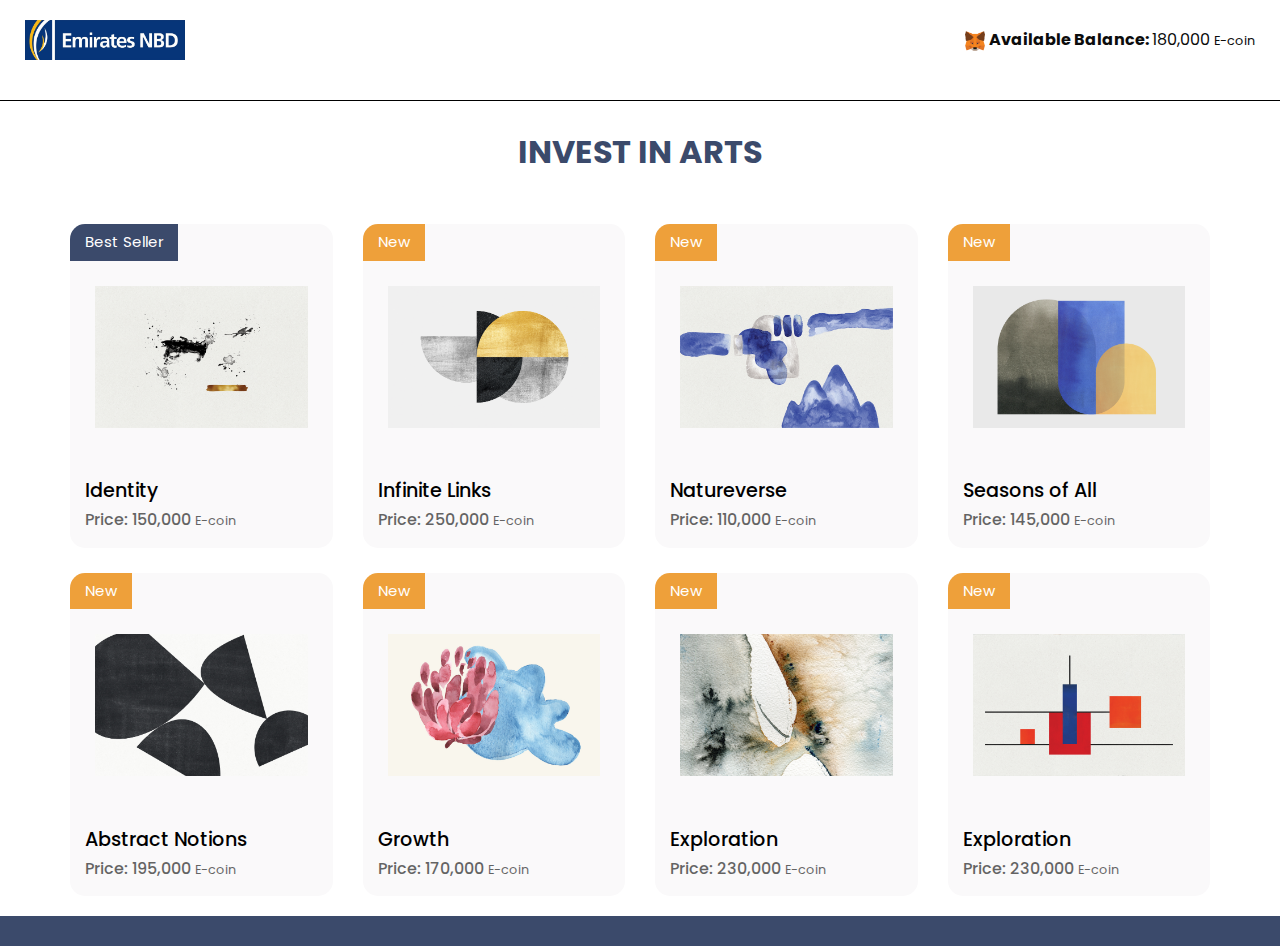
==== commit 3d0b435a: "adjust wallet balance" ====
--- a/index.html
+++ b/index.html
@@ -43,7 +43,7 @@
           <span class="metamask">
 
               <img width="20" height="20" src="images/metamask.png" >
-              <span><b>Available Balance: </b>120 <small>E-coin</small></span>
+              <span><b>Available Balance: </b>180,000 <small>E-coin</small></span>
             </span>
 
         </nav>
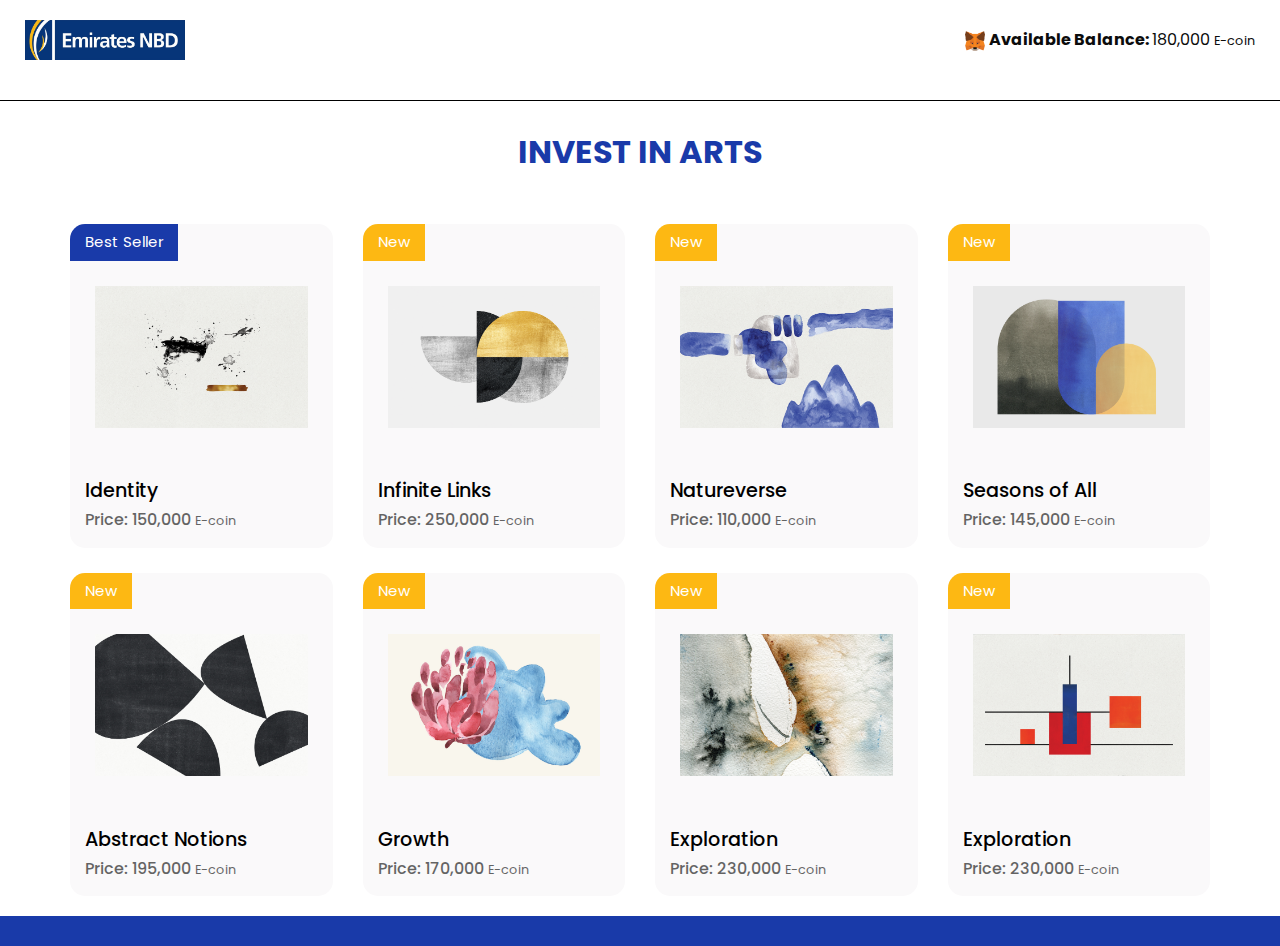
==== commit 7c10d312: "modify the color pallete" ====
--- a/index.html
+++ b/index.html
@@ -59,7 +59,7 @@
   <section class="shop_section layout_padding">
     <div class="container">
       <div class="heading_container heading_center">
-        <h2 style="color: #3b4a6b;">
+        <h2 style="color: #193aa9;">
             INVEST IN ARTS
         </h2>
       </div>
--- a/css/style.css
+++ b/css/style.css
@@ -53,7 +53,7 @@
 }
 
 .heading_container h2 span {
-  color: rgb(238, 160, 58);
+  color: #fdb813;
 }
 
 .heading_container.heading_center {
@@ -276,7 +276,7 @@
 }
 
 .user_option-box a:hover {
-  color: #3b4a6b;
+  color: #193aa9;
 }
 
 /*end header section*/
@@ -292,9 +292,9 @@
   -ms-flex-align: center;
   align-items: center;
   padding: 45px 0;
-  background-color: rgb(238, 160, 58);
+  background-color: #fdb813;
   border-radius: 0 0 0 250px;
-  background: #3b4a6b;
+  background: #193aa9;
 }
 
 .slider_section .row {
@@ -375,7 +375,7 @@
 .slider_section .carousel-indicators li.active {
   width: 23px;
   height: 23px;
-  background-color: rgb(238, 160, 58);
+  background-color: #fdb813;
 }
 
 .shop_section .heading_container {
@@ -424,7 +424,7 @@
 }
 
 .shop_section .box .detail-box h6 span {
-  color: #3b4a6b;
+  color: #193aa9;
   font-weight: 600;
 }
 
@@ -433,7 +433,7 @@
   position: absolute;
   top: 0;
   left: 0;
-  background-color: rgb(238, 160, 58);
+  background-color: #fdb813;
   color: #ffffff;
   display: -webkit-box;
   display: -ms-flexbox;
@@ -460,12 +460,12 @@
 .shop_section .btn-box a {
   display: inline-block;
   padding: 10px 50px;
-  background-color: rgb(238, 160, 58);
+  background-color: #fdb813;
   color: #ffffff;
   border-radius: 5px;
   -webkit-transition: all 0.3s;
   transition: all 0.3s;
-  border: 1px solid rgb(238, 160, 58);
+  border: 1px solid #fdb813;
 }
 
 .shop_section .btn-box a:hover {
@@ -475,7 +475,7 @@
 }
 
 .about_section {
-  background-color: #3b4a6b;
+  background-color: #193aa9;
   color: #ffffff;
 }
 
@@ -507,12 +507,12 @@
 .about_section .detail-box a {
   display: inline-block;
   padding: 10px 45px;
-  background-color: rgb(238, 160, 58);
+  background-color: #fdb813;
   color: #ffffff;
   border-radius: 5px;
   -webkit-transition: all 0.3s;
   transition: all 0.3s;
-  border: 1px solid rgb(238, 160, 58);
+  border: 1px solid #fdb813;
   margin-top: 15px;
 }
 
@@ -582,7 +582,7 @@
 }
 
 .feature_section .box:hover {
-  background-color: #3b4a6b;
+  background-color: #193aa9;
   color: #ffffff;
 }
 
@@ -604,12 +604,12 @@
 .feature_section .btn-box a {
   display: inline-block;
   padding: 10px 45px;
-  background-color: rgb(238, 160, 58);
+  background-color: #fdb813;
   color: #ffffff;
   border-radius: 5px;
   -webkit-transition: all 0.3s;
   transition: all 0.3s;
-  border: 1px solid rgb(238, 160, 58);
+  border: 1px solid #fdb813;
 }
 
 .feature_section .btn-box a:hover {
@@ -668,12 +668,12 @@
   font-family: "Poppins", sans-serif;
   display: inline-block;
   padding: 10px 65px;
-  background-color: rgb(238, 160, 58);
+  background-color: #fdb813;
   color: #ffffff;
   border-radius: 3px;
   -webkit-transition: all 0.3s;
   transition: all 0.3s;
-  border: 1px solid rgb(238, 160, 58);
+  border: 1px solid #fdb813;
   color: #fff;
   margin-top: 10px;
 }
@@ -701,7 +701,7 @@
   align-items: center;
   margin: 45px 0;
   text-align: center;
-  background-color: #3b4a6b;
+  background-color: #193aa9;
   color: #ffffff;
   border-radius: 15px;
   padding: 25px;
@@ -712,7 +712,7 @@
   height: 125px;
   min-width: 125px;
   position: relative;
-  border: 2px dashed rgb(238, 160, 58);
+  border: 2px dashed #fdb813;
   border-radius: 100%;
   padding: 5px;
   margin-bottom: 15px;
@@ -730,7 +730,7 @@
 }
 
 .client_section .box .client_info .client_name h6 {
-  color: rgb(238, 160, 58);
+  color: #fdb813;
   font-weight: normal;
   font-size: 15px;
   text-transform: uppercase;
@@ -756,7 +756,7 @@
 }
 
 .footer_section {
-  background-color: #3b4a6b;
+  background-color: #193aa9;
   color: #ffffff;
   padding-top: 10px;
   height: 30px;
@@ -791,7 +791,7 @@
 }
 
 .footer_section .footer_contact .contact_link_box a:hover {
-  color: rgb(238, 160, 58);
+  color: #fdb813;
 }
 
 .footer_section .footer_social {
@@ -812,7 +812,7 @@
   -webkit-box-align: center;
   -ms-flex-align: center;
   align-items: center;
-  color: #3b4a6b;
+  color: #193aa9;
   width: 30px;
   height: 30px;
   border-radius: 100%;
@@ -823,13 +823,13 @@
 }
 
 .footer_section .footer_social a:hover {
-  color: rgb(238, 160, 58);
+  color: #fdb813;
 }
 
 .footer_section form input {
   border: none;
   padding: 0px;
-  background-color: #4d618c;
+  background-color: #193aa9;
   width: 100%;
   height: 45px;
   color: #ffffff;
@@ -857,12 +857,12 @@
   text-align: center;
   display: inline-block;
   padding: 10px 55px;
-  background-color: rgb(238, 160, 58);
+  background-color: #fdb813;
   color: #ffffff;
   border-radius: 5px;
   -webkit-transition: all 0.3s;
   transition: all 0.3s;
-  border: 1px solid rgb(238, 160, 58);
+  border: 1px solid #fdb813;
   margin-top: 15px;
 }
 
@@ -914,7 +914,7 @@
   position: absolute;
   top: 0;
   left: 0;
-  background-color: #3b4a6b;
+  background-color: #193aa9;
   color: #ffffff;
   display: -webkit-box;
   display: -ms-flexbox;
